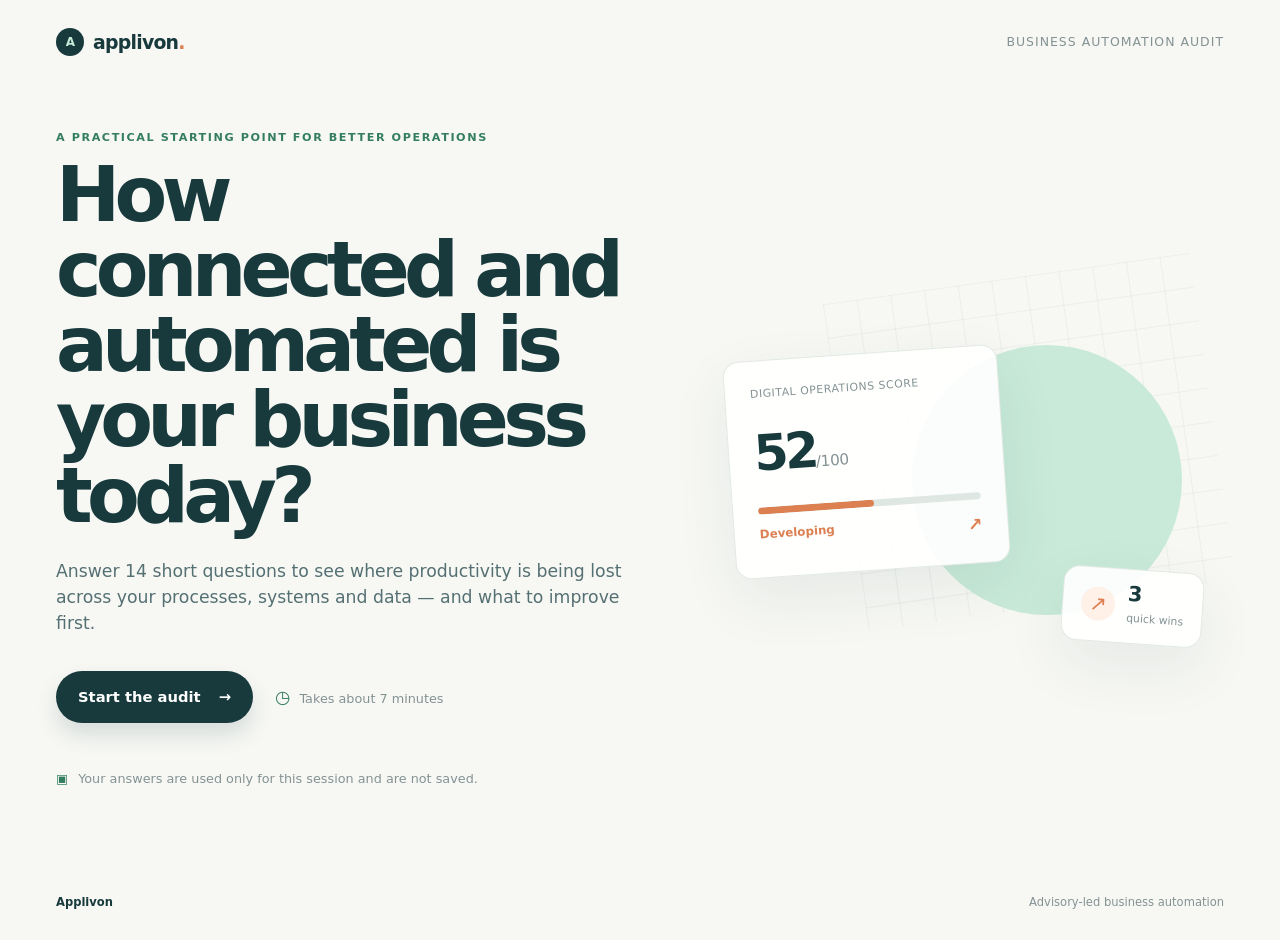
==== index.html @ b9fbbbc0 "Add files via upload" ====
<!DOCTYPE html>
<html lang="en">
<head>
  <meta charset="UTF-8" />
  <meta name="viewport" content="width=device-width, initial-scale=1.0" />
  <meta name="description" content="A self-serve Business Automation and Data Connectivity Audit for Singapore SMEs." />
  <title>Applivon Business Automation Audit</title>
  <link rel="stylesheet" href="styles.css" />
</head>
<body>
  <header class="site-header">
    <a class="brand" href="#top" aria-label="Applivon Business Automation Audit home">
      <span class="brand-mark">A</span>
      <span>applivon<span class="brand-dot">.</span></span>
    </a>
    <span class="header-label">Business Automation Audit</span>
  </header>

  <main id="top">
    <section id="intro-screen" class="screen intro-screen" aria-labelledby="intro-title">
      <div class="intro-copy">
        <p class="eyebrow">A practical starting point for better operations</p>
        <h1 id="intro-title">How connected and automated is your business today?</h1>
        <p class="intro-text">Answer 14 short questions to see where productivity is being lost across your processes, systems and data — and what to improve first.</p>
        <div class="intro-actions">
          <button id="start-button" class="button button-primary" type="button">Start the audit <span aria-hidden="true">→</span></button>
          <span class="time-note"><span class="clock-icon" aria-hidden="true">◷</span> Takes about 7 minutes</span>
        </div>
        <p class="privacy-note"><span aria-hidden="true">▣</span> Your answers are used only for this session and are not saved.</p>
      </div>
      <div class="intro-visual" aria-hidden="true">
        <div class="visual-grid"></div>
        <div class="visual-card visual-card-main">
          <div class="mini-label">Digital operations score</div>
          <div class="mini-score">52<span>/100</span></div>
          <div class="mini-bar"><i></i></div>
          <div class="mini-status">Developing <span>↗</span></div>
        </div>
        <div class="visual-card visual-card-float">
          <span class="float-icon">↗</span>
          <span><strong>3</strong><small>quick wins</small></span>
        </div>
        <div class="visual-orb"></div>
      </div>
    </section>

    <section id="audit-screen" class="screen audit-screen hidden" aria-labelledby="audit-title">
      <div class="audit-topline">
        <div>
          <p class="eyebrow">Business Automation &amp; Data Connectivity Audit</p>
          <h2 id="audit-title">Tell us how work gets done today.</h2>
        </div>
        <div class="progress-copy"><span id="step-label">1 of 7</span><strong id="progress-percent">14%</strong></div>
      </div>
      <div class="progress-track" aria-hidden="true"><span id="progress-bar"></span></div>

      <div class="category-heading">
        <span id="category-number" class="category-number">01</span>
        <div>
          <p class="eyebrow" id="category-kicker">Category 01</p>
          <h3 id="category-title">Process automation</h3>
          <p id="category-description">How consistently do routine tasks move forward without manual chasing?</p>
        </div>
      </div>

      <form id="audit-form" novalidate>
        <div id="question-list" class="question-list"></div>
        <p id="form-message" class="form-message" role="alert"></p>
        <div class="form-actions">
          <button id="back-button" class="button button-secondary" type="button">← Back</button>
          <button id="next-button" class="button button-primary" type="button">Next category <span aria-hidden="true">→</span></button>
        </div>
      </form>
    </section>

    <section id="results-screen" class="screen results-screen hidden" aria-labelledby="results-title">
      <div class="results-header">
        <div>
          <p class="eyebrow">Your audit results</p>
          <h2 id="results-title">A clearer view of where to improve.</h2>
          <p class="results-intro">Use this as a practical conversation starter. The score indicates where to investigate first — it is not a formal business rating.</p>
        </div>
        <button id="restart-button" class="text-button" type="button">Start again ↺</button>
      </div>

      <div class="results-overview">
        <div class="score-panel">
          <p class="eyebrow">Overall digital operations score</p>
          <div id="overall-score" class="overall-score">0<span>/100</span></div>
          <div class="score-track"><span id="overall-score-bar"></span></div>
          <p id="overall-status" class="score-status">Developing</p>
          <p id="score-summary" class="score-summary"></p>
        </div>
        <div class="overview-note">
          <span class="note-icon" aria-hidden="true">i</span>
          <div>
            <strong>What this means</strong>
            <p id="meaning-copy">Your results highlight the areas where better process design and system connectivity could release the most time.</p>
          </div>
        </div>
      </div>

      <div class="section-title-row">
        <div>
          <p class="eyebrow">The big picture</p>
          <h3>Category scores</h3>
        </div>
        <span class="legend"><i class="legend-dot good"></i> Strong <i class="legend-dot watch"></i> Developing <i class="legend-dot priority"></i> Priority</span>
      </div>
      <div id="category-results" class="category-results"></div>

      <div class="insight-grid">
        <article class="insight-card strengths-card">
          <div class="insight-heading"><span class="insight-icon good-icon">✓</span><div><p class="eyebrow">Keep building on it</p><h3>What you’re doing well</h3></div></div>
          <ul id="strengths-list"></ul>
        </article>
        <article class="insight-card gaps-card">
          <div class="insight-heading"><span class="insight-icon gap-icon">!</span><div><p class="eyebrow">Where time is leaking</p><h3>Productivity gaps</h3></div></div>
          <ul id="gaps-list"></ul>
        </article>
      </div>

      <div class="section-title-row recommendations-title">
        <div>
          <p class="eyebrow">Quick wins &amp; strategic direction</p>
          <h3>Recommended actions</h3>
        </div>
      </div>
      <div id="recommendations-list" class="recommendations-list"></div>

      <div class="roadmap-section">
        <div class="section-title-row">
          <div>
            <p class="eyebrow">A sensible sequence</p>
            <h3>Suggested roadmap</h3>
          </div>
        </div>
        <div class="roadmap-grid">
          <article class="roadmap-card now-card"><span class="roadmap-phase">01 · Now</span><h4>Stabilise the basics</h4><ul id="roadmap-now"></ul></article>
          <article class="roadmap-card next-card"><span class="roadmap-phase">02 · Next</span><h4>Connect the workflow</h4><ul id="roadmap-next"></ul></article>
          <article class="roadmap-card later-card"><span class="roadmap-phase">03 · Later</span><h4>Scale with insight</h4><ul id="roadmap-later"></ul></article>
        </div>
      </div>

      <div class="results-footer">
        <div><strong>Ready to turn the findings into a practical plan?</strong><span>Start with the highest-priority gap and validate the workflow with your team.</span></div>
        <a class="button button-primary" href="mailto:hello@applivon.com?subject=Business%20Automation%20Audit">Discuss your results <span aria-hidden="true">→</span></a>
      </div>
    </section>
  </main>

  <footer class="site-footer"><span>Applivon</span><span>Advisory-led business automation</span></footer>
  <script src="script.js"></script>
</body>
</html>
---- styles.css ----
:root {
  --ink: #183a3d;
  --ink-soft: #557073;
  --muted: #849294;
  --paper: #f7f8f4;
  --white: #ffffff;
  --line: #dfe7e2;
  --mint: #c9ead9;
  --mint-deep: #83c9a6;
  --green: #347d63;
  --orange: #dc8051;
  --orange-pale: #fff0e8;
  --teal-pale: #e6f3ee;
  --shadow: 0 22px 60px rgba(24, 58, 61, 0.08);
}

* { box-sizing: border-box; }

html { scroll-behavior: smooth; }

body {
  margin: 0;
  color: var(--ink);
  background: var(--paper);
  font-family: Inter, ui-sans-serif, system-ui, -apple-system, BlinkMacSystemFont, "Segoe UI", sans-serif;
  line-height: 1.5;
}

button, a { font: inherit; }
button { cursor: pointer; }
a { color: inherit; text-decoration: none; }

.site-header {
  align-items: center;
  display: flex;
  justify-content: space-between;
  margin: 0 auto;
  max-width: 1240px;
  padding: 28px 36px;
}

.brand { align-items: center; display: flex; font-size: 1.18rem; font-weight: 750; letter-spacing: -0.04em; }
.brand-mark { align-items: center; background: var(--ink); border-radius: 50%; color: var(--mint); display: inline-flex; font-size: 0.75rem; height: 28px; justify-content: center; margin-right: 9px; width: 28px; }
.brand-dot { color: var(--orange); }
.header-label { color: var(--muted); font-size: 0.78rem; letter-spacing: 0.08em; text-transform: uppercase; }

.screen { margin: 0 auto; max-width: 1240px; padding: 68px 36px 88px; }
.hidden { display: none !important; }
.eyebrow { color: var(--green); font-size: 0.7rem; font-weight: 800; letter-spacing: 0.14em; margin: 0 0 10px; text-transform: uppercase; }
h1, h2, h3, h4, p { margin-top: 0; }
h1 { font-size: clamp(2.7rem, 6vw, 5.6rem); letter-spacing: -0.075em; line-height: 0.98; margin-bottom: 26px; max-width: 740px; }
h2 { font-size: clamp(2rem, 4vw, 3.45rem); letter-spacing: -0.065em; line-height: 1.03; margin-bottom: 12px; }
h3 { font-size: 1.5rem; letter-spacing: -0.04em; line-height: 1.15; margin-bottom: 0; }
h4 { font-size: 1.02rem; margin: 8px 0 16px; }

.intro-screen { align-items: center; display: grid; gap: 70px; grid-template-columns: 1.05fr 0.95fr; min-height: calc(100vh - 90px); padding-top: 40px; }
.intro-text { color: var(--ink-soft); font-size: 1.08rem; max-width: 570px; }
.intro-actions { align-items: center; display: flex; flex-wrap: wrap; gap: 22px; margin-top: 34px; }
.button { align-items: center; border: 0; border-radius: 999px; display: inline-flex; font-size: 0.92rem; font-weight: 750; gap: 18px; justify-content: center; padding: 15px 22px; transition: transform 160ms ease, box-shadow 160ms ease, background 160ms ease; }
.button:hover { transform: translateY(-2px); }
.button-primary { background: var(--ink); box-shadow: 0 12px 22px rgba(24, 58, 61, 0.14); color: white; }
.button-primary:hover { background: #285154; box-shadow: 0 16px 28px rgba(24, 58, 61, 0.2); }
.button-secondary { background: var(--white); border: 1px solid var(--line); color: var(--ink); }
.button-secondary:hover { background: var(--teal-pale); }
.time-note, .privacy-note { color: var(--muted); font-size: 0.8rem; }
.clock-icon { color: var(--green); font-size: 1.1rem; margin-right: 5px; }
.privacy-note { margin-top: 46px; }
.privacy-note span { color: var(--green); margin-right: 6px; }

.intro-visual { align-items: center; display: flex; height: 460px; justify-content: center; position: relative; }
.visual-grid { background-image: linear-gradient(rgba(24, 58, 61, 0.08) 1px, transparent 1px), linear-gradient(90deg, rgba(24, 58, 61, 0.08) 1px, transparent 1px); background-size: 34px 34px; height: 330px; opacity: 0.6; position: absolute; right: 2%; top: 42px; transform: rotate(-8deg); width: 370px; }
.visual-orb { background: var(--mint); border-radius: 50%; height: 270px; position: absolute; right: 8%; top: 110px; width: 270px; }
.visual-card { background: rgba(255,255,255,0.9); border: 1px solid rgba(223,231,226,0.9); border-radius: 16px; box-shadow: var(--shadow); position: absolute; z-index: 1; }
.visual-card-main { left: 5%; padding: 25px; top: 118px; transform: rotate(-4deg); width: 275px; }
.mini-label { color: var(--muted); font-size: 0.68rem; letter-spacing: 0.05em; text-transform: uppercase; }
.mini-score { font-size: 3.1rem; font-weight: 780; letter-spacing: -0.08em; margin: 14px 0 16px; }
.mini-score span, .overall-score span { color: var(--muted); font-size: 0.95rem; font-weight: 500; letter-spacing: -0.02em; }
.mini-bar, .score-track { background: var(--line); border-radius: 10px; height: 7px; overflow: hidden; }
.mini-bar i { background: var(--orange); border-radius: inherit; display: block; height: 100%; width: 52%; }
.mini-status { color: var(--orange); font-size: 0.74rem; font-weight: 750; margin-top: 12px; }
.mini-status span { float: right; font-size: 1.1rem; }
.visual-card-float { align-items: center; bottom: 52px; display: flex; gap: 12px; padding: 14px 18px; right: 4%; transform: rotate(4deg); }
.float-icon { align-items: center; background: var(--orange-pale); border-radius: 50%; color: var(--orange); display: inline-flex; font-size: 1.3rem; height: 34px; justify-content: center; width: 34px; }
.visual-card-float strong { display: block; font-size: 1.3rem; line-height: 1; }
.visual-card-float small { color: var(--muted); font-size: 0.68rem; }

.audit-screen, .results-screen { max-width: 1080px; }
.audit-topline { align-items: end; display: flex; justify-content: space-between; }
.audit-topline h2 { max-width: 600px; }
.progress-copy { align-items: end; color: var(--muted); display: flex; flex-direction: column; font-size: 0.75rem; gap: 4px; }
.progress-copy strong { color: var(--green); font-size: 1.25rem; }
.progress-track { background: var(--line); border-radius: 10px; height: 5px; margin: 22px 0 70px; overflow: hidden; }
.progress-track span { background: var(--green); border-radius: inherit; display: block; height: 100%; transition: width 250ms ease; width: 14%; }
.category-heading { align-items: start; display: flex; gap: 24px; margin-bottom: 42px; }
.category-number { color: var(--orange); font-size: 3.6rem; font-weight: 800; letter-spacing: -0.08em; line-height: 0.92; }
#category-description { color: var(--ink-soft); margin: 10px 0 0; }
.question-list { display: grid; gap: 20px; }
.question-card { background: var(--white); border: 1px solid var(--line); border-radius: 15px; box-shadow: 0 8px 30px rgba(24, 58, 61, 0.035); padding: 26px; }
.question-number { color: var(--orange); font-size: 0.7rem; font-weight: 800; letter-spacing: 0.08em; }
.question-text { font-size: 1.06rem; font-weight: 700; letter-spacing: -0.02em; margin: 6px 0 21px; }
.answer-options { display: grid; gap: 9px; grid-template-columns: repeat(4, 1fr); }
.answer-option { position: relative; }
.answer-option input { height: 1px; opacity: 0; position: absolute; width: 1px; }
.answer-option label { background: var(--paper); border: 1px solid transparent; border-radius: 9px; color: var(--ink-soft); cursor: pointer; display: block; font-size: 0.78rem; min-height: 56px; padding: 12px 10px; transition: border 160ms ease, background 160ms ease, color 160ms ease; }
.answer-option label:hover { border-color: var(--mint-deep); }
.answer-option input:checked + label { background: var(--teal-pale); border-color: var(--green); color: var(--ink); font-weight: 750; }
.answer-option input:focus-visible + label { outline: 3px solid rgba(220,128,81,0.35); outline-offset: 2px; }
.form-message { color: var(--orange); font-size: 0.84rem; font-weight: 700; min-height: 24px; padding-top: 18px; }
.form-actions { align-items: center; border-top: 1px solid var(--line); display: flex; justify-content: space-between; margin-top: 12px; padding-top: 24px; }
.form-actions .button-primary { min-width: 180px; }

.results-header { align-items: start; display: flex; justify-content: space-between; }
.results-intro { color: var(--ink-soft); max-width: 600px; }
.text-button { background: transparent; border: 0; color: var(--green); font-size: 0.84rem; font-weight: 750; padding: 8px 0; }
.text-button:hover { color: var(--orange); }
.results-overview { display: grid; gap: 22px; grid-template-columns: 1fr 1fr; margin: 42px 0 68px; }
.score-panel { background: var(--ink); border-radius: 17px; color: white; padding: 30px; }
.score-panel .eyebrow { color: var(--mint-deep); }
.overall-score { font-size: 5rem; font-weight: 800; letter-spacing: -0.1em; line-height: 1; margin: 14px 0 22px; }
.overall-score span { color: #9bb3ae; }
.score-track { background: rgba(255,255,255,0.14); }
.score-track span { background: var(--orange); border-radius: inherit; display: block; height: 100%; transition: width 600ms ease; width: 0; }
.score-status { color: var(--mint); font-size: 0.8rem; font-weight: 800; margin: 12px 0 0; text-transform: uppercase; }
.score-summary { color: #c1d2ce; font-size: 0.85rem; margin: 6px 0 0; }
.overview-note { align-items: start; background: var(--teal-pale); border-radius: 17px; display: flex; gap: 16px; padding: 30px; }
.note-icon { align-items: center; background: var(--green); border-radius: 50%; color: white; display: inline-flex; flex: 0 0 auto; font-family: Georgia, serif; font-size: 1.1rem; font-style: italic; height: 29px; justify-content: center; width: 29px; }
.overview-note strong { display: block; margin-bottom: 6px; }
.overview-note p { color: var(--ink-soft); font-size: 0.9rem; margin: 0; }
.section-title-row { align-items: end; display: flex; justify-content: space-between; margin-bottom: 20px; }
.legend { color: var(--muted); font-size: 0.7rem; }
.legend-dot { border-radius: 50%; display: inline-block; height: 7px; margin: 0 4px 0 10px; width: 7px; }
.legend-dot.good { background: var(--green); }
.legend-dot.watch { background: #d5a045; }
.legend-dot.priority { background: var(--orange); }
.category-results { display: grid; gap: 11px; grid-template-columns: repeat(2, 1fr); margin-bottom: 64px; }
.category-result { align-items: center; background: var(--white); border: 1px solid var(--line); border-radius: 12px; display: grid; gap: 16px; grid-template-columns: minmax(130px, 0.9fr) 1fr 44px; padding: 17px 20px; }
.category-result-name { font-size: 0.84rem; font-weight: 750; }
.category-result-bar { background: var(--line); border-radius: 8px; height: 7px; overflow: hidden; }
.category-result-bar span { border-radius: inherit; display: block; height: 100%; }
.category-result-bar span.good { background: var(--green); }
.category-result-bar span.watch { background: #d5a045; }
.category-result-bar span.priority { background: var(--orange); }
.category-result-score { font-size: 1.1rem; font-weight: 800; text-align: right; }
.insight-grid { display: grid; gap: 20px; grid-template-columns: 1fr 1fr; margin-bottom: 64px; }
.insight-card { border-radius: 17px; padding: 28px 30px; }
.strengths-card { background: var(--teal-pale); }
.gaps-card { background: var(--orange-pale); }
.insight-heading { align-items: start; display: flex; gap: 14px; }
.insight-heading .eyebrow { margin-bottom: 5px; }
.insight-heading h3 { font-size: 1.28rem; }
.insight-icon { align-items: center; border-radius: 50%; display: inline-flex; flex: 0 0 auto; font-weight: 800; height: 28px; justify-content: center; margin-top: 1px; width: 28px; }
.good-icon { background: var(--green); color: white; }
.gap-icon { background: var(--orange); color: white; }
.insight-card ul, .roadmap-card ul { color: var(--ink-soft); font-size: 0.86rem; margin: 22px 0 0; padding-left: 18px; }
.insight-card li, .roadmap-card li { margin-bottom: 10px; padding-left: 2px; }
.recommendations-title { margin-bottom: 16px; }
.recommendations-list { display: grid; gap: 11px; margin-bottom: 64px; }
.recommendation { align-items: start; background: var(--white); border: 1px solid var(--line); border-left: 4px solid var(--orange); border-radius: 11px; display: grid; gap: 17px; grid-template-columns: 30px 1fr; padding: 19px 22px; }
.recommendation-number { align-items: center; background: var(--orange-pale); border-radius: 50%; color: var(--orange); display: inline-flex; font-size: 0.74rem; font-weight: 800; height: 27px; justify-content: center; width: 27px; }
.recommendation strong { display: block; font-size: 0.92rem; margin-bottom: 4px; }
.recommendation p { color: var(--ink-soft); font-size: 0.84rem; margin: 0; }
.roadmap-section { background: var(--white); border: 1px solid var(--line); border-radius: 17px; padding: 30px; }
.roadmap-grid { display: grid; gap: 12px; grid-template-columns: repeat(3, 1fr); }
.roadmap-card { border-top: 3px solid; padding: 18px 17px 7px; }
.now-card { border-color: var(--orange); }
.next-card { border-color: #d5a045; }
.later-card { border-color: var(--green); }
.roadmap-phase { color: var(--muted); font-size: 0.68rem; font-weight: 800; letter-spacing: 0.1em; text-transform: uppercase; }
.roadmap-card ul { margin-top: 0; }
.results-footer { align-items: center; background: var(--ink); border-radius: 17px; color: white; display: flex; justify-content: space-between; margin-top: 22px; padding: 24px 30px; }
.results-footer strong, .results-footer span { display: block; }
.results-footer strong { font-size: 0.98rem; }
.results-footer span { color: #b8ccca; font-size: 0.8rem; margin-top: 3px; }
.results-footer .button { background: var(--mint); color: var(--ink); flex: 0 0 auto; margin-left: 20px; }
.results-actions { display: grid; gap: 14px; grid-template-columns: 1fr 1fr; margin-top: 14px; }
.results-action-card { background: var(--white); border: 1px solid var(--line); border-radius: 14px; padding: 22px 24px; }
.action-card-copy h3 { font-size: 1.16rem; margin: 0 0 6px; }
.action-card-copy p:not(.eyebrow) { color: var(--ink-soft); font-size: 0.8rem; margin-bottom: 16px; }
.results-action-card .button { margin-top: 15px; }
.email-field { color: var(--ink-soft); display: block; font-size: 0.72rem; font-weight: 750; }
.email-field input { background: var(--paper); border: 1px solid var(--line); border-radius: 8px; color: var(--ink); display: block; font: inherit; margin-top: 7px; outline: none; padding: 10px 11px; width: 100%; }
.email-field input:focus { border-color: var(--green); box-shadow: 0 0 0 3px rgba(52,125,99,0.12); }
.bcc-note, .action-status { color: var(--muted); font-size: 0.68rem; margin: 9px 0 0; }
.action-status { color: var(--green); min-height: 18px; }
.site-footer { color: var(--muted); display: flex; font-size: 0.72rem; justify-content: space-between; margin: 0 auto; max-width: 1240px; padding: 0 36px 28px; }
.site-footer span:first-child { color: var(--ink); font-weight: 750; }

@media (max-width: 800px) {
  .site-header { padding: 22px 20px; }
  .header-label { display: none; }
  .screen { padding: 46px 20px 62px; }
  .intro-screen { display: block; min-height: auto; }
  .intro-visual { height: 340px; margin-top: 18px; }
  .visual-grid { height: 260px; right: 4%; width: 280px; }
  .visual-orb { height: 215px; right: 8%; top: 77px; width: 215px; }
  .visual-card-main { left: 2%; top: 88px; }
  .visual-card-float { bottom: 18px; right: 2%; }
  .audit-topline, .results-header { align-items: start; display: block; }
  .progress-copy { align-items: start; flex-direction: row; justify-content: space-between; margin-top: 18px; }
  .progress-track { margin: 14px 0 48px; }
  .category-heading { gap: 15px; margin-bottom: 30px; }
  .category-number { font-size: 2.7rem; }
  .answer-options { grid-template-columns: repeat(2, 1fr); }
  .results-overview, .insight-grid { grid-template-columns: 1fr; }
  .category-results { grid-template-columns: 1fr; }
  .section-title-row { align-items: start; display: block; }
  .legend { display: block; margin-top: 13px; }
  .roadmap-grid { grid-template-columns: 1fr; }
  .results-footer { align-items: start; display: block; }
  .results-footer .button { margin: 20px 0 0; }
  .results-actions { grid-template-columns: 1fr; }
  .site-footer { padding: 0 20px 22px; }
}

@media (max-width: 430px) {
  h1 { font-size: 2.8rem; }
  .intro-actions { align-items: start; flex-direction: column; gap: 14px; }
  .question-card { padding: 20px; }
  .answer-option label { font-size: 0.72rem; }
  .category-result { gap: 10px; grid-template-columns: 1fr 43px; }
  .category-result-bar { grid-column: 1 / -1; grid-row: 2; }
  .category-result-score { grid-column: 2; grid-row: 1; }
}
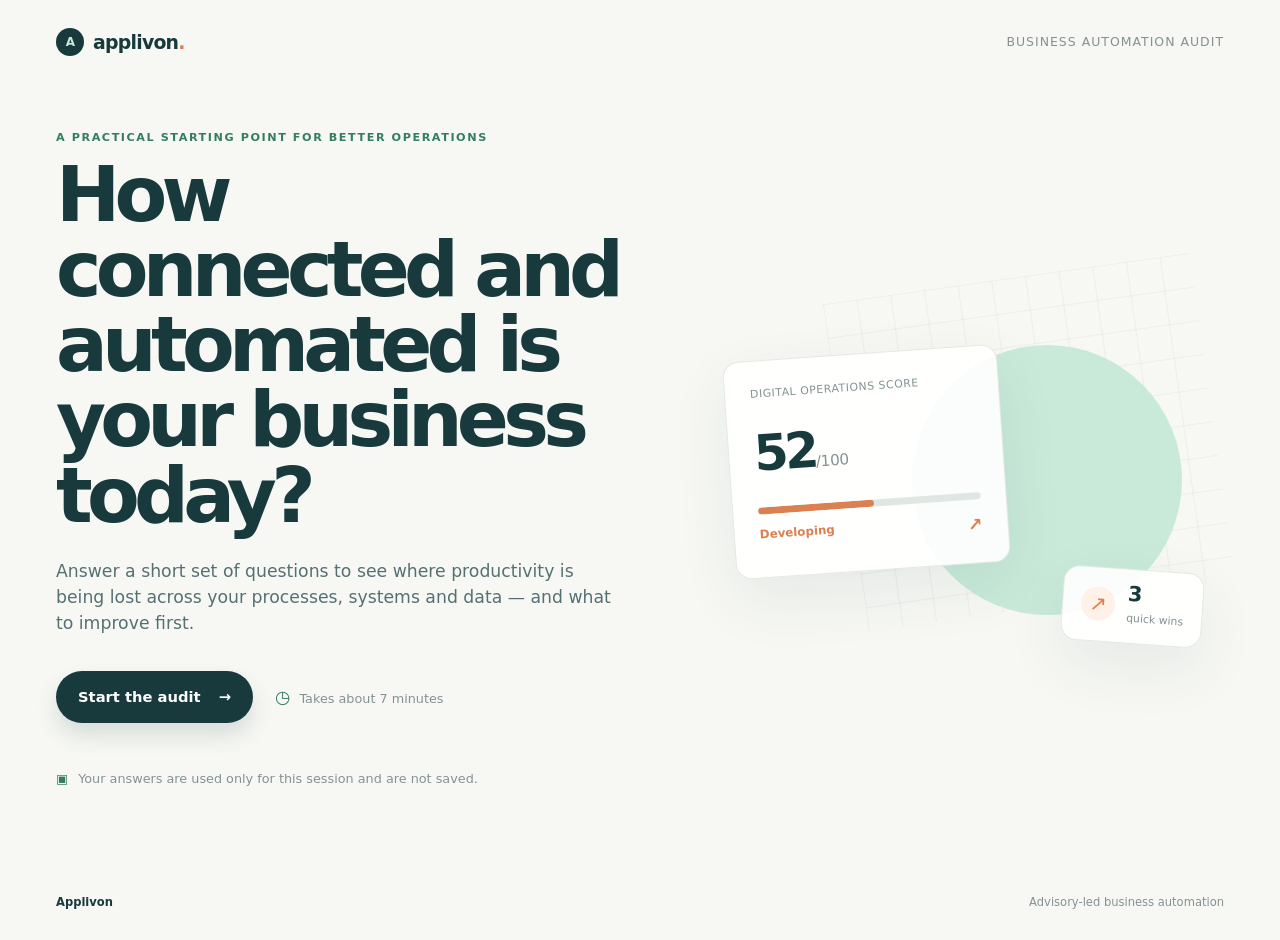
==== commit 13a0c103: "Add files via upload" ====
--- a/index.html
+++ b/index.html
@@ -5,7 +5,7 @@
   <meta name="viewport" content="width=device-width, initial-scale=1.0" />
   <meta name="description" content="A self-serve Business Automation and Data Connectivity Audit for Singapore SMEs." />
   <title>Applivon Business Automation Audit</title>
-  <link rel="stylesheet" href="styles.css" />
+  <link rel="stylesheet" href="../styles.css" />
 </head>
 <body>
   <header class="site-header">
@@ -15,13 +15,12 @@
     </a>
     <span class="header-label">Business Automation Audit</span>
   </header>
-
   <main id="top">
     <section id="intro-screen" class="screen intro-screen" aria-labelledby="intro-title">
       <div class="intro-copy">
         <p class="eyebrow">A practical starting point for better operations</p>
         <h1 id="intro-title">How connected and automated is your business today?</h1>
-        <p class="intro-text">Answer 14 short questions to see where productivity is being lost across your processes, systems and data — and what to improve first.</p>
+        <p class="intro-text">Answer a short set of questions to see where productivity is being lost across your processes, systems and data — and what to improve first.</p>
         <div class="intro-actions">
           <button id="start-button" class="button button-primary" type="button">Start the audit <span aria-hidden="true">→</span></button>
           <span class="time-note"><span class="clock-icon" aria-hidden="true">◷</span> Takes about 7 minutes</span>
@@ -30,126 +29,376 @@
       </div>
       <div class="intro-visual" aria-hidden="true">
         <div class="visual-grid"></div>
-        <div class="visual-card visual-card-main">
-          <div class="mini-label">Digital operations score</div>
-          <div class="mini-score">52<span>/100</span></div>
-          <div class="mini-bar"><i></i></div>
-          <div class="mini-status">Developing <span>↗</span></div>
-        </div>
-        <div class="visual-card visual-card-float">
-          <span class="float-icon">↗</span>
-          <span><strong>3</strong><small>quick wins</small></span>
-        </div>
+        <div class="visual-card visual-card-main"><div class="mini-label">Digital operations score</div><div class="mini-score">52<span>/100</span></div><div class="mini-bar"><i></i></div><div class="mini-status">Developing <span>↗</span></div></div>
+        <div class="visual-card visual-card-float"><span class="float-icon">↗</span><span><strong>3</strong><small>quick wins</small></span></div>
         <div class="visual-orb"></div>
       </div>
     </section>
-
     <section id="audit-screen" class="screen audit-screen hidden" aria-labelledby="audit-title">
-      <div class="audit-topline">
-        <div>
-          <p class="eyebrow">Business Automation &amp; Data Connectivity Audit</p>
-          <h2 id="audit-title">Tell us how work gets done today.</h2>
-        </div>
-        <div class="progress-copy"><span id="step-label">1 of 7</span><strong id="progress-percent">14%</strong></div>
-      </div>
+      <div class="audit-topline"><div><p class="eyebrow">Business Automation &amp; Data Connectivity Audit</p><h2 id="audit-title">Tell us how work gets done today.</h2></div><div class="progress-copy"><span id="step-label">1 of 7</span><strong id="progress-percent">14%</strong></div></div>
       <div class="progress-track" aria-hidden="true"><span id="progress-bar"></span></div>
-
-      <div class="category-heading">
-        <span id="category-number" class="category-number">01</span>
-        <div>
-          <p class="eyebrow" id="category-kicker">Category 01</p>
-          <h3 id="category-title">Process automation</h3>
-          <p id="category-description">How consistently do routine tasks move forward without manual chasing?</p>
-        </div>
-      </div>
-
-      <form id="audit-form" novalidate>
-        <div id="question-list" class="question-list"></div>
-        <p id="form-message" class="form-message" role="alert"></p>
-        <div class="form-actions">
-          <button id="back-button" class="button button-secondary" type="button">← Back</button>
-          <button id="next-button" class="button button-primary" type="button">Next category <span aria-hidden="true">→</span></button>
-        </div>
-      </form>
+      <div class="category-heading"><span id="category-number" class="category-number">01</span><div><p class="eyebrow" id="category-kicker">Category 01</p><h3 id="category-title">Process automation</h3><p id="category-description">How consistently do routine tasks move forward without manual chasing?</p></div></div>
+      <form id="audit-form" novalidate><div id="question-list" class="question-list"></div><p id="form-message" class="form-message" role="alert"></p><div class="form-actions"><button id="back-button" class="button button-secondary" type="button">← Back</button><button id="next-button" class="button button-primary" type="button">Next category <span aria-hidden="true">→</span></button></div></form>
     </section>
-
     <section id="results-screen" class="screen results-screen hidden" aria-labelledby="results-title">
-      <div class="results-header">
-        <div>
-          <p class="eyebrow">Your audit results</p>
-          <h2 id="results-title">A clearer view of where to improve.</h2>
-          <p class="results-intro">Use this as a practical conversation starter. The score indicates where to investigate first — it is not a formal business rating.</p>
-        </div>
-        <button id="restart-button" class="text-button" type="button">Start again ↺</button>
-      </div>
-
-      <div class="results-overview">
-        <div class="score-panel">
-          <p class="eyebrow">Overall digital operations score</p>
-          <div id="overall-score" class="overall-score">0<span>/100</span></div>
-          <div class="score-track"><span id="overall-score-bar"></span></div>
-          <p id="overall-status" class="score-status">Developing</p>
-          <p id="score-summary" class="score-summary"></p>
-        </div>
-        <div class="overview-note">
-          <span class="note-icon" aria-hidden="true">i</span>
-          <div>
-            <strong>What this means</strong>
-            <p id="meaning-copy">Your results highlight the areas where better process design and system connectivity could release the most time.</p>
-          </div>
-        </div>
-      </div>
-
-      <div class="section-title-row">
-        <div>
-          <p class="eyebrow">The big picture</p>
-          <h3>Category scores</h3>
-        </div>
-        <span class="legend"><i class="legend-dot good"></i> Strong <i class="legend-dot watch"></i> Developing <i class="legend-dot priority"></i> Priority</span>
-      </div>
+      <div class="results-header"><div><p class="eyebrow">Your audit results</p><h2 id="results-title">A clearer view of where to improve.</h2><p class="results-intro">Use this as a practical conversation starter. The score indicates where to investigate first — it is not a formal business rating.</p></div><button id="restart-button" class="text-button" type="button">Start again ↺</button></div>
+      <div class="results-overview"><div class="score-panel"><p class="eyebrow">Overall digital operations score</p><div id="overall-score" class="overall-score">0<span>/100</span></div><div class="score-track"><span id="overall-score-bar"></span></div><p id="overall-status" class="score-status">Developing</p><p id="score-summary" class="score-summary"></p></div><div class="overview-note"><span class="note-icon" aria-hidden="true">i</span><div><strong>What this means</strong><p id="meaning-copy">Your results highlight the areas where better process design and system connectivity could release the most time.</p></div></div></div>
+      <div class="section-title-row"><div><p class="eyebrow">The big picture</p><h3>Category scores</h3></div><span class="legend"><i class="legend-dot good"></i> Strong <i class="legend-dot watch"></i> Developing <i class="legend-dot priority"></i> Priority</span></div>
       <div id="category-results" class="category-results"></div>
-
-      <div class="insight-grid">
-        <article class="insight-card strengths-card">
-          <div class="insight-heading"><span class="insight-icon good-icon">✓</span><div><p class="eyebrow">Keep building on it</p><h3>What you’re doing well</h3></div></div>
-          <ul id="strengths-list"></ul>
-        </article>
-        <article class="insight-card gaps-card">
-          <div class="insight-heading"><span class="insight-icon gap-icon">!</span><div><p class="eyebrow">Where time is leaking</p><h3>Productivity gaps</h3></div></div>
-          <ul id="gaps-list"></ul>
-        </article>
-      </div>
-
-      <div class="section-title-row recommendations-title">
-        <div>
-          <p class="eyebrow">Quick wins &amp; strategic direction</p>
-          <h3>Recommended actions</h3>
-        </div>
-      </div>
-      <div id="recommendations-list" class="recommendations-list"></div>
-
-      <div class="roadmap-section">
-        <div class="section-title-row">
-          <div>
-            <p class="eyebrow">A sensible sequence</p>
-            <h3>Suggested roadmap</h3>
-          </div>
-        </div>
-        <div class="roadmap-grid">
-          <article class="roadmap-card now-card"><span class="roadmap-phase">01 · Now</span><h4>Stabilise the basics</h4><ul id="roadmap-now"></ul></article>
-          <article class="roadmap-card next-card"><span class="roadmap-phase">02 · Next</span><h4>Connect the workflow</h4><ul id="roadmap-next"></ul></article>
-          <article class="roadmap-card later-card"><span class="roadmap-phase">03 · Later</span><h4>Scale with insight</h4><ul id="roadmap-later"></ul></article>
-        </div>
-      </div>
-
-      <div class="results-footer">
-        <div><strong>Ready to turn the findings into a practical plan?</strong><span>Start with the highest-priority gap and validate the workflow with your team.</span></div>
-        <a class="button button-primary" href="mailto:hello@applivon.com?subject=Business%20Automation%20Audit">Discuss your results <span aria-hidden="true">→</span></a>
-      </div>
+      <div class="insight-grid"><article class="insight-card strengths-card"><div class="insight-heading"><span class="insight-icon good-icon">✓</span><div><p class="eyebrow">Keep building on it</p><h3>What you’re doing well</h3></div></div><ul id="strengths-list"></ul></article><article class="insight-card gaps-card"><div class="insight-heading"><span class="insight-icon gap-icon">!</span><div><p class="eyebrow">Where time is leaking</p><h3>Productivity gaps</h3></div></div><ul id="gaps-list"></ul></article></div>
+      <div class="section-title-row recommendations-title"><div><p class="eyebrow">Quick wins &amp; strategic direction</p><h3>Recommended actions</h3></div></div><div id="recommendations-list" class="recommendations-list"></div>
+      <div class="roadmap-section"><div class="section-title-row"><div><p class="eyebrow">A sensible sequence</p><h3>Suggested roadmap</h3></div></div><div class="roadmap-grid"><article class="roadmap-card now-card"><span class="roadmap-phase">01 · Now</span><h4>Stabilise the basics</h4><ul id="roadmap-now"></ul></article><article class="roadmap-card next-card"><span class="roadmap-phase">02 · Next</span><h4>Connect the workflow</h4><ul id="roadmap-next"></ul></article><article class="roadmap-card later-card"><span class="roadmap-phase">03 · Later</span><h4>Scale with insight</h4><ul id="roadmap-later"></ul></article></div></div>
+      <div class="results-footer"><div><strong>Ready to turn the findings into a practical plan?</strong><span>Start with the highest-priority gap and validate the workflow with your team.</span></div><a class="button button-primary" href="mailto:hello@applivon.com?subject=Business%20Automation%20Audit">Discuss your results <span aria-hidden="true">→</span></a></div>
     </section>
   </main>
-
   <footer class="site-footer"><span>Applivon</span><span>Advisory-led business automation</span></footer>
-  <script src="script.js"></script>
+  <script>window.auditConfig = {
+  "categories": [
+    {
+      "id": "automation",
+      "title": "state of Process automation",
+      "description": "How consistently do routine tasks move forward without manual work involved?\n",
+      "questions": [
+        {
+          "text": "How are core business recurring tasks, approvals and handovers managed?\n",
+          "options": [
+            {
+              "label": "Not in place",
+              "score": 0
+            },
+            {
+              "label": "Mostly manual (paper/spreadsheets)",
+              "score": 33
+            },
+            {
+              "label": "Partly automated (digital tools)",
+              "score": 67
+            },
+            {
+              "label": "Full automated digitally",
+              "score": 100
+            }
+          ]
+        },
+        {
+          "text": "How often is the same information copied from one step or file to another?",
+          "options": [
+            {
+              "label": "Not in place",
+              "score": 0
+            },
+            {
+              "label": "Mostly (75%) manual",
+              "score": 33
+            },
+            {
+              "label": "50% connected, 50% manual",
+              "score": 67
+            },
+            {
+              "label": "Fully consistent & connected",
+              "score": 100
+            }
+          ]
+        }
+      ]
+    },
+    {
+      "id": "systems",
+      "title": "Systems & integration",
+      "description": "Can your core systems share information reliably?",
+      "questions": [
+        {
+          "text": "How connected are your CRM, accounting, inventory or operations systems?",
+          "options": [
+            {
+              "label": "Not in place",
+              "score": 0
+            },
+            {
+              "label": "Mostly manual",
+              "score": 33
+            },
+            {
+              "label": "Partly consistent",
+              "score": 67
+            },
+            {
+              "label": "Consistent & connected",
+              "score": 100
+            }
+          ]
+        },
+        {
+          "text": "When a process changes, how easily can your systems and team follow the new workflow?",
+          "options": [
+            {
+              "label": "Not in place",
+              "score": 0
+            },
+            {
+              "label": "Mostly manual",
+              "score": 33
+            },
+            {
+              "label": "Partly consistent",
+              "score": 67
+            },
+            {
+              "label": "Consistent & connected",
+              "score": 100
+            }
+          ]
+        }
+      ]
+    },
+    {
+      "id": "data",
+      "title": "Data quality",
+      "description": "Can people trust the information they use to make decisions?",
+      "questions": [
+        {
+          "text": "How consistent are customer, product and supplier records across your files and systems?",
+          "options": [
+            {
+              "label": "Not in place",
+              "score": 0
+            },
+            {
+              "label": "Mostly manual",
+              "score": 33
+            },
+            {
+              "label": "Partly consistent",
+              "score": 67
+            },
+            {
+              "label": "Consistent & connected",
+              "score": 100
+            }
+          ]
+        },
+        {
+          "text": "How much time is spent checking, correcting or reconciling data?",
+          "options": [
+            {
+              "label": "Not in place",
+              "score": 0
+            },
+            {
+              "label": "Mostly manual",
+              "score": 33
+            },
+            {
+              "label": "Partly consistent",
+              "score": 67
+            },
+            {
+              "label": "Consistent & connected",
+              "score": 100
+            }
+          ]
+        }
+      ]
+    },
+    {
+      "id": "sales",
+      "title": "Sales & customer processes",
+      "description": "Does every customer enquiry receive timely, visible and consistent follow-up?",
+      "questions": [
+        {
+          "text": "How are leads, quotations and follow-ups tracked from first contact to close?",
+          "options": [
+            {
+              "label": "Not in place",
+              "score": 0
+            },
+            {
+              "label": "Mostly manual",
+              "score": 33
+            },
+            {
+              "label": "Partly consistent",
+              "score": 67
+            },
+            {
+              "label": "Consistent & connected",
+              "score": 100
+            }
+          ]
+        },
+        {
+          "text": "How quickly can a team member see a customer’s history, open requests and next step?",
+          "options": [
+            {
+              "label": "Not in place",
+              "score": 0
+            },
+            {
+              "label": "Mostly manual",
+              "score": 33
+            },
+            {
+              "label": "Partly consistent",
+              "score": 67
+            },
+            {
+              "label": "Consistent & connected",
+              "score": 100
+            }
+          ]
+        }
+      ]
+    },
+    {
+      "id": "operations",
+      "title": "Operations & finance",
+      "description": "Are core fulfilment and financial controls consistent enough to scale?",
+      "questions": [
+        {
+          "text": "How standardised are purchasing, fulfilment, invoicing and payment processes?",
+          "options": [
+            {
+              "label": "Not in place",
+              "score": 0
+            },
+            {
+              "label": "Mostly manual",
+              "score": 33
+            },
+            {
+              "label": "Partly consistent",
+              "score": 67
+            },
+            {
+              "label": "Consistent & connected",
+              "score": 100
+            }
+          ]
+        },
+        {
+          "text": "How easy is it to see order status, cash position and operational exceptions?",
+          "options": [
+            {
+              "label": "Not in place",
+              "score": 0
+            },
+            {
+              "label": "Mostly manual",
+              "score": 33
+            },
+            {
+              "label": "Partly consistent",
+              "score": 67
+            },
+            {
+              "label": "Consistent & connected",
+              "score": 100
+            }
+          ]
+        }
+      ]
+    },
+    {
+      "id": "reporting",
+      "title": "Reporting & visibility",
+      "description": "Can leaders get a dependable view of performance without spreadsheet hunting?",
+      "questions": [
+        {
+          "text": "How much manual work is needed to prepare regular management reports?",
+          "options": [
+            {
+              "label": "Not in place",
+              "score": 0
+            },
+            {
+              "label": "Mostly manual",
+              "score": 33
+            },
+            {
+              "label": "Partly consistent",
+              "score": 67
+            },
+            {
+              "label": "Consistent & connected",
+              "score": 100
+            }
+          ]
+        },
+        {
+          "text": "Can you trace a report figure back to a clear, trusted source?",
+          "options": [
+            {
+              "label": "Not in place",
+              "score": 0
+            },
+            {
+              "label": "Mostly manual",
+              "score": 33
+            },
+            {
+              "label": "Partly consistent",
+              "score": 67
+            },
+            {
+              "label": "Consistent & connected",
+              "score": 100
+            }
+          ]
+        }
+      ]
+    },
+    {
+      "id": "ai",
+      "title": "AI readiness",
+      "description": "Do your processes and data provide a safe foundation for useful AI?",
+      "questions": [
+        {
+          "text": "How clearly are repeatable workflows, rules and responsibilities documented?",
+          "options": [
+            {
+              "label": "Not in place",
+              "score": 0
+            },
+            {
+              "label": "Mostly manual",
+              "score": 33
+            },
+            {
+              "label": "Partly consistent",
+              "score": 67
+            },
+            {
+              "label": "Consistent & connected",
+              "score": 100
+            }
+          ]
+        },
+        {
+          "text": "How confident are you that people can access accurate data with appropriate controls?",
+          "options": [
+            {
+              "label": "Not in place",
+              "score": 0
+            },
+            {
+              "label": "Mostly manual",
+              "score": 33
+            },
+            {
+              "label": "Partly consistent",
+              "score": 67
+            },
+            {
+              "label": "Consistent & connected",
+              "score": 100
+            }
+          ]
+        }
+      ]
+    }
+  ]
+};</script>
+  <script src="../script.js"></script>
 </body>
-</html>
+</html>
